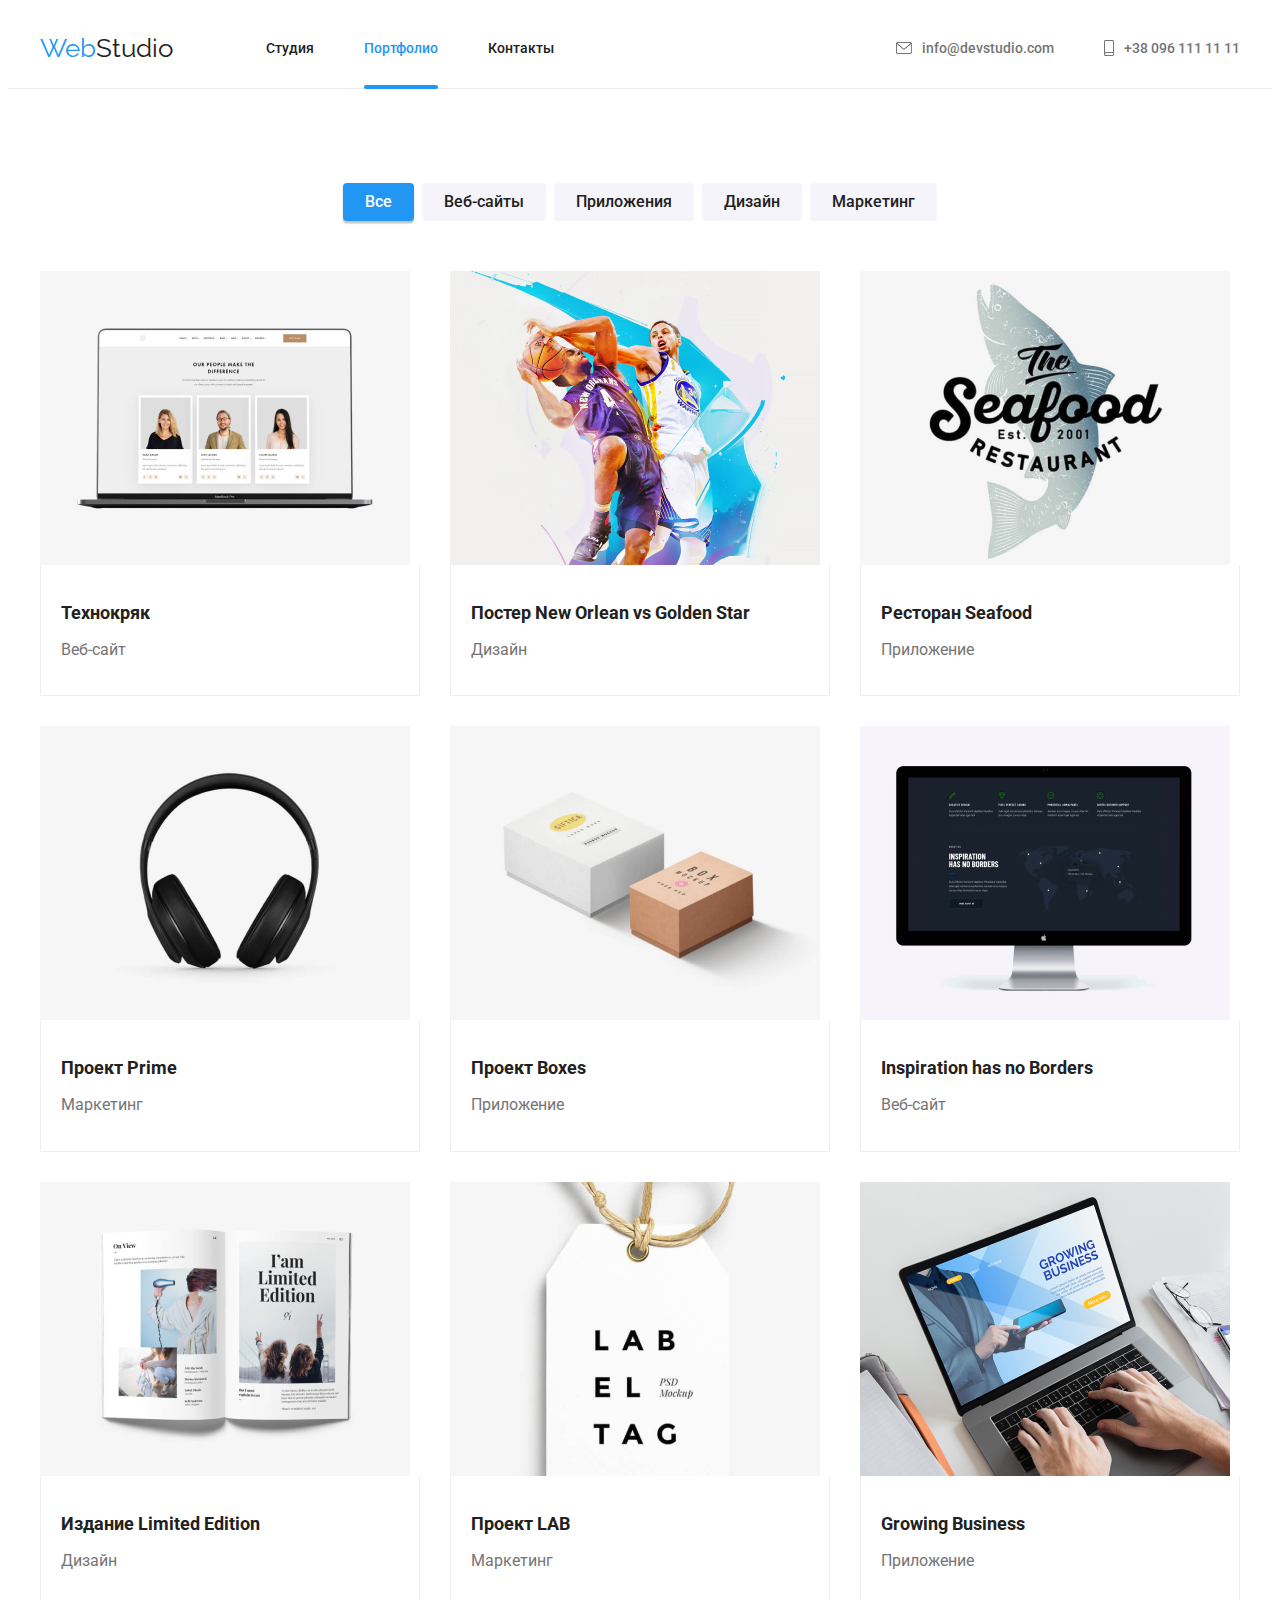
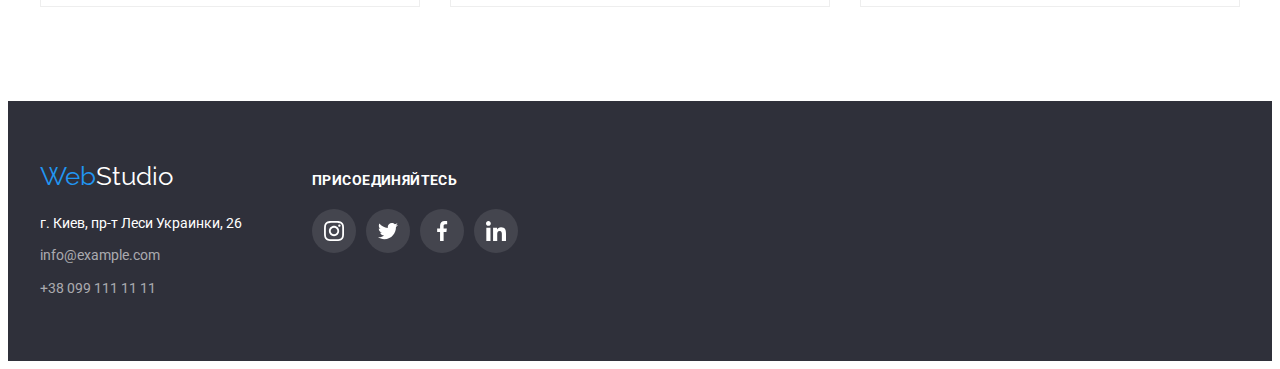
==== portfolio.html @ 1e284731 "clone" ====
<!DOCTYPE html>
<html lang="ru">

<head>
    <meta charset="UTF-8">
    <meta http-equiv="X-UA-Compatible" content="IE=edge">
    <meta name="viewport" content="width=device-width, initial-scale=1.0">
    <title>Portfolio</title>
    <link rel="preconnect" href="https://fonts.googleapis.com">
    <link rel="preconnect" href="https://fonts.gstatic.com" crossorigin>
    <link
        href="https://fonts.googleapis.com/css2?family=Raleway:wght@700&family=Roboto:wght@400;500;700;900&display=swap"
        rel="stylesheet">
    <link rel="stylesheet" href="https://cdnjs.cloudflare.com/ajax/libs/modern-normalize/1.1.0/modern-normalize.min.css"
        integrity="sha512-wpPYUAdjBVSE4KJnH1VR1HeZfpl1ub8YT/NKx4PuQ5NmX2tKuGu6U/JRp5y+Y8XG2tV+wKQpNHVUX03MfMFn9Q=="
        crossorigin="anonymous" referrerpolicy="no-referrer" />
    <link rel="stylesheet" href="./CSS/styles.css">
</head>

<body>
    

    <!--Шапка-->
    <header class="header">
        <div class="header-top container">
            <nav class="main-nav">
                <a href="./index.html" class="logo-hd">Web<span class="logo-hd-half">Studio</span></a>
                <ul class="nav list">
                    <li class="item"><a class="nav-li link" href="./index.html">Студия</a></li>
                    <li class="item"><a class="nav-li current link" href="./portfolio.html">Портфолио</a></li>
                    <li class="item"><a class="nav-li link" href="">Контакты</a></li>
                </ul>
            </nav>
            <ul class="address list">
                <li class="item">
                    <a class="address-li link" href="mailto:info@devstudio.com">
                        <svg class="icon-envelope" width="16" height="12">
                            <use href="./images/icons.svg#icon-envelope"></use>
                        </svg>
                        info@devstudio.com</a>
                </li>
            
                <li class="item">
                    <a class="address-li link" href="tel:+380961111111">
                        <svg class="icon-smartphone" width="10" height="16">
                            <use href="./images/icons.svg#icon-smartphone"></use>
                        </svg>
                        +38 096 111 11 11</a>
                </li>
            </ul>
        </div>
    </header>

    <!--Основа-->
    
    <main>
        <h1 class="page-title">Portfolio</h1>
        <!-- Кнопки -->
        <section class="descr-projects">
            <div class="container">
                <h2 class="visually-hidden">Наши проекты</h2>
                <ul class="filtres list">
                    <li class="item"><button class="buttons current" type="button">Все</button></li>
                    <li class="item"><button class="buttons" type="button">Веб-сайты</button></li>
                    <li class="item"><button class="buttons" type="button">Приложения</button></li>
                    <li class="item"><button class="buttons" type="button">Дизайн</button></li>
                    <li class="item"><button class="buttons" type="button">Маркетинг</button></li>
                </ul>

                <!-- Примеры проектов  -->
                <ul class="projects list">
                    <li class="projects-border"><a href="#" class="projects-link">
                        <div class="img-thumb">
                            <img src="./images/technocryak.jpg" alt="Технокряк" width="370">
                            <div class="overlay-projects">
                                <p>
                                    Технокряк это современная площадка распространения коронавируса. Компании используют эту платформу для цифрового
                                    шпионажа и атак на защищённые сервера конкурентов.
                                </p>
                            </div>
                        </div>
                        <div class="projects-box">
                            <h3 class="projects-title-color">Технокряк</h3>
                            <p class="projects-disc">Веб-сайт</p>
                        </div>    
                        </a>
                    </li>
                    <li class="projects-border"><a href="#" class="projects-link">
                        <div class="img-thumb">
                        <img src="./images/new-orlean.jpg" alt="New Orlean" width="370">
                            <div class="overlay-projects">
                                <p>
                                    Технокряк это современная площадка распространения коронавируса. Компании используют эту платформу для цифрового
                                    шпионажа и атак на защищённые сервера конкурентов.
                                </p>
                            </div>
                            </div>
                        <div class="projects-box">
                            <h3 class="projects-title-color">Постер New Orlean vs Golden Star</h3>
                            <p class="projects-disc">Дизайн</p>
                            </div>
                        </a></li>
                    <li class="projects-border"><a href="#" class="projects-link">
                        <div class="img-thumb">
                        <img src="./images/seafood.jpg" alt="Seafood" width="370">
                            <div class="overlay-projects">
                                <p>
                                    Технокряк это современная площадка распространения коронавируса. Компании используют эту платформу для цифрового
                                    шпионажа и атак на защищённые сервера конкурентов.
                                </p>
                            </div>
                            </div>
                        <div class="projects-box">
                            <h3 class="projects-title-color">Ресторан Seafood</h3>
                            <p class="projects-disc">Приложение</p>
                            </div>
                        </a></li>
                    <li class="projects-border"><a href="#" class="projects-link">
                        <div class="img-thumb">
                        <img src="./images/project-prime.jpg" alt="Prime" width="370">
                            <div class="overlay-projects">
                                <p>
                                    Технокряк это современная площадка распространения коронавируса. Компании используют эту платформу для цифрового
                                    шпионажа и атак на защищённые сервера конкурентов.
                                </p>
                            </div>
                            </div>
                        <div class="projects-box">
                            <h3 class="projects-title-color">Проект Prime</h3>
                            <p class="projects-disc">Маркетинг</p>
                            </div>
                        </a></li>
                    <li class="projects-border"><a href="#" class="projects-link">
                        <div class="img-thumb">
                        <img src="./images/project-boxes.jpg" alt="Boxes" width="370">
                            <div class="overlay-projects">
                                <p>
                                    Технокряк это современная площадка распространения коронавируса. Компании используют эту платформу для цифрового
                                    шпионажа и атак на защищённые сервера конкурентов.
                                </p>
                            </div>
                            </div>
                        <div class="projects-box">
                            <h3 class="projects-title-color">Проект Boxes</h3>
                            <p class="projects-disc">Приложение</p>
                            </div>
                        </a></li>
                    <li class="projects-border"><a href="#" class="projects-link">
                        <div class="img-thumb">
                        <img src="./images/no-borders.jpg" alt="No Borders" width="370">
                            <div class="overlay-projects">
                                <p>
                                    Технокряк это современная площадка распространения коронавируса. Компании используют эту платформу для цифрового
                                    шпионажа и атак на защищённые сервера конкурентов.
                                </p>
                            </div>
                            </div>
                        <div class="projects-box">
                            <h3 class="projects-title-color">Inspiration has no Borders</h3>
                            <p class="projects-disc">Веб-сайт</p>
                            </div>
                        </a></li>
                    <li class="projects-border"><a href="#" class="projects-link">
                        <div class="img-thumb">
                        <img src="./images/limited-edition.jpg" alt="Limited Edition" width="370">
                            <div class="overlay-projects">
                                <p>
                                    Технокряк это современная площадка распространения коронавируса. Компании используют эту платформу для цифрового
                                    шпионажа и атак на защищённые сервера конкурентов.
                                </p>
                            </div>
                            </div>
                        <div class="projects-box">
                            <h3 class="projects-title-color">Издание Limited Edition</h3>
                            <p class="projects-disc">Дизайн</p>
                            </div>
                        </a></li>
                    <li class="projects-border"><a href="#" class="projects-link">
                       <div class="img-thumb">
                        <img src="./images/lab.jpg" alt="Лаба" width="370">
                            <div class="overlay-projects">
                                <p>
                                    Технокряк это современная площадка распространения коронавируса. Компании используют эту платформу для цифрового
                                    шпионажа и атак на защищённые сервера конкурентов.
                                </p>
                            </div>
                            </div>
                        <div class="projects-box">
                            <h3 class="projects-title-color">Проект LAB</h3>
                            <p class="projects-disc">Маркетинг</p>
                            </div>
                        </a></li>
                    <li class="projects-border"><a href="#" class="projects-link">
                        <div class="img-thumb">
                        <img src="./images/growing.jpg" alt="Growing" width="370">
                           <div class="overlay-projects">
                                <p>
                                    Технокряк это современная площадка распространения коронавируса. Компании используют эту платформу для цифрового
                                    шпионажа и атак на защищённые сервера конкурентов.
                                </p>
                            </div>
                            </div> 
                        <div class="projects-box">
                            <h3 class="projects-title-color">Growing Business</h3>
                            <p class="projects-disc">Приложение</p>
                            </div>
                        </a></li>
                </ul>
            </div>
        </section>
    </main>

    <!--Футтер-->

    <footer class="footer">
        <div class="container footer-content">
            <div>
                <a class="logo-ft link" href="/">Web<span class="logo-ft-half">Studio</span></a>
                <address>
                    <p class="address-fiz">г. Киев, пр-т Леси Украинки, 26</p>
                    <ul class="address-foot list">
                        <li class="item"><a class="foot-li link" href="mailto:info@example.com">info@example.com</a></li>
                        <li class="item"><a class="foot-li link" href="tel:+380991111111">+38 099 111 11 11</a></li>
                    </ul>
                </address>
            </div>
            <div class="join-content">
                <p class="join">Присоединяйтесь</p>
                <ul class="join-list list">
                    <li class="item"><a class="join-link link" href="#">
                            <svg class="join-link-icon">
                                <use href="./images/icons.svg#icon-instagram"></use>
                            </svg>
                        </a>
                    </li>
                    <li class="item"><a class="join-link link" href="#">
                            <svg class="join-link-icon">
                                <use href="./images/icons.svg#icon-twitter1"></use>
                            </svg>
                        </a>
                    </li>
                    <li class="item"><a class="join-link link" href="#">
                            <svg class="join-link-icon">
                                <use href="./images/icons.svg#icon-facebook"></use>
                            </svg>
                        </a>
                    </li>
                    <li class="item"><a class="join-link link" href="#">
                            <svg class="join-link-icon">
                                <use href="./images/icons.svg#icon-linkedin"></use>
                            </svg>
                        </a>
                    </li>
                </ul>
            </div>
        </div>
    </footer>
</body>

</html>
---- CSS/styles.css ----
:root {
  --primary-text-color: #757575;
  --tittle-text-color: #212121;
  --accent-color: #2196f3;
  --secondary-text-color: #ffffff;
  --background-color: #2f303a;
  --button-background-color: #188ce8;
  --unique-color: rgba(255, 255, 255, 0.6);
  --unique-background-color: #f5f4fa;
  --social-footer-bg-color: rgba(255, 255, 255, 0.1);
  --features-bg-color: rgba(245, 244, 250, 1);
  --social-link-color: #afb1b8;
  --cubic-anim: 250ms cubic-bezier(0.4, 0, 0.2, 1);
}
/* Global styles */

body {
  font-family: "Raleway", sans-serif;
  font-family: "Roboto", sans-serif;
  color: var(--primary-text-color);
  background-color: var(--secondary-text-color);
}

h1,
h2,
h3,
h4,
h5,
h6,
p,
ul {
  margin: 0;
  padding: 0;
}

.list {
  list-style: none;
}

link {
  text-decoration: none;
}

a {
  text-decoration: none;
}
img {
  display: block;
  max-width: 100%;
  height: auto;
}

.container {
  width: 1200px;
  margin: 0 auto;
  padding: 0 15px;
}

/* logo header styles */

.logo-hd {
  font-family: "Raleway", sans-serif;
  font-size: 26px;
  line-height: 1.17;
  text-decoration: none;
  color: var(--accent-color);
}

.logo-hd-half {
  color: var(--tittle-text-color);
}

/* nav styles */

.header {
  border-bottom: #ececec 1px solid;
}

.header-top {
  display: flex;
}

.main-nav {
  display: flex;
  align-items: center;
}

.nav {
  display: flex;
  margin-left: 93px;
}

.nav .item + .item {
  margin-left: 50px;
}

.nav .nav-li {
  display: block;
  padding-top: 32px;
  padding-bottom: 32px;
  color: var(--tittle-text-color);
  font-weight: 500;
  font-size: 14px;
  line-height: 1.17;
  position: relative;
  transition: color var(--cubic-anim);
}

.address .address-li {
  padding-top: 32px;
  padding-bottom: 32px;
  font-weight: 500;
  font-size: 14px;
  line-height: 1.17;
  position: relative;
  transition: color var(--cubic-anim);
}

.address {
  display: flex;
  margin-left: auto;
}

.address .item + .item {
  margin-left: 50px;
}

.address-li {
  display: flex;
  align-items: center;
  color: var(--primary-text-color);
}

.nav .nav-li.current,
.address-li:hover,
.address-li:focus,
.nav .nav-li:hover,
.nav .nav-li:focus {
  color: var(--accent-color);
}

.nav-li.current::after {
  content: "";
  position: absolute;
  left: 0;
  bottom: -1px;
  width: 100%;
  height: 4px;
  border-radius: 2px;
  background-color: var(--accent-color);
  background-size: contain;
  transition: color var(--cubic-anim);
}

.nav-li.current:hover::after {
  transform: scaleX(1);
}

.nav .nav-li.current:focus,
.nav .nav-li.current:hover {
  color: var(--button-background-color);
}

.icon-envelope {
  fill: currentColor;
  margin-right: 10px;
}

.icon-smartphone {
  fill: currentColor;
  margin-right: 10px;
}

/*Main*/

.visually-hidden {
  position: absolute;
  width: 1px;
  height: 1px;
  margin: -1px;
  border: 0;
  padding: 0;
  white-space: nowrap;
  clip-path: inset(100%);
  clip: rect(0 0 0 0);
  overflow: hidden;
}

.hero {
  padding: 200px 0;
  text-align: center;
}

.overlay {
  margin-left: auto;
  margin-right: auto;
  max-width: 1600px;
  min-width: 1200px;
  height: 600px;
  background-image: linear-gradient(
      to bottom,
      rgba(47, 48, 58, 0.4),
      rgba(47, 48, 58, 0.4)
    ),
    url("../images/mainback.jpg");
  background-repeat: no-repeat;
  background-position: center;
  background-size: cover;
}

.hero-title {
  margin: 0 auto 40px;
  color: var(--secondary-text-color);
  font-size: 44px;
  max-width: 696px;
  justify-content: center;
  line-height: 1.36;
  font-weight: 900;
  text-transform: uppercase;
  letter-spacing: 0.06em;
}

.button:hover,
.button:focus {
  background-color: var(--button-background-color);
}

.button {
  padding: 10px 32px;
  text-align: center;
  font-size: 16px;
  line-height: 1.9;
  font-weight: 700;
  font-family: inherit;
  color: var(--secondary-text-color);
  background-color: var(--accent-color);
  box-shadow: 0px 4px 4px rgba(0, 0, 0, 0.15);
  border-radius: 4px;
  border: none;
  cursor: pointer;
}

.backdrop {
  position: fixed;
  width: 100%;
  height: 100%;
  left: 0;
  top: 0;
  background-color: rgba(0, 0, 0, 0.5);
  opacity: 1;
  transition: opacity var(--cubic-anim);
}

.backdrop.is-hidden {
  opacity: 0;
  pointer-events: none;
}

.modal {
  position: absolute;
  top: 50%;
  left: 50%;
  transform: translate(-50%, -50%);
  min-width: 528px;
  min-height: 581px;
  background: #ffffff;
  box-shadow: 0px 1px 3px rgba(0, 0, 0, 0.12), 0px 1px 1px rgba(0, 0, 0, 0.14),
    0px 2px 1px rgba(0, 0, 0, 0.2);
  border-radius: 4px;
  transition: transform var(--cubic-anim);
}

.icon-close {
  position: absolute;
  top: 8px;
  right: 8px;
  border: 1px solid rgba(0, 0, 0, 0.1);
  border-radius: 30px;
  display: flex;
  justify-content: center;
  align-items: center;
  padding: 6px;
  background-color: var(--secondary-text-color);
}

.icon-close-logo {
  fill: var(--tittle-text-color);
  width: 18px;
  height: 18px;
}

/* Features */

.descr-features {
  padding: 94px 0;
}

.features {
  display: flex;
  font-size: 14px;
  line-height: 1.71;
  font-weight: 400;
  letter-spacing: 0.03em;
  margin-left: -30px;
}

.icon-log-desc {
  display: flex;
  justify-content: center;
  align-items: center;
  padding: 25px 0;
  fill: currentColor;
  background-color: var(--features-bg-color);
  width: 100%;
  margin-bottom: 30px;
}

.icon-logo {
  width: 70px;
  height: 70px;
}

.features .item {
  margin-left: 30px;
  width: 270px;
}

.title {
  margin-bottom: 10px;
  color: var(--tittle-text-color);
  font-size: 14px;
  line-height: 1.71;
  text-transform: uppercase;
  font-weight: 700;
  width: 270px;
}

/* Gallery */

.descr-gallery {
  padding-bottom: 94px;
}
.section-title {
  margin-bottom: 50px;
  font-size: 36px;
  line-height: 1.16;
  font-weight: 700;
  text-align: center;
  color: var(--tittle-text-color);
}

.gallery {
  display: flex;
  position: relative;
  z-index: 1;
}

.gallery .item + .item {
  margin-left: 30px;
}

.box-descr {
  position: relative;
  height: 294px;
  width: 370px;
  display: flex;
  justify-content: center;
  align-items: center;
  overflow: hidden;
}

.overlay-descr {
  position: absolute;
  bottom: 0;
  left: 0;
  width: 100%;
  height: 70px;
  opacity: 1;
  background-color: rgba(47, 48, 58, 0.8);
}

.overlay-descr-text {
  padding: 27px 82px;
  font-weight: 700;
  font-size: 14px;
  line-height: 1.14;
  text-transform: uppercase;
  text-align: center;
  letter-spacing: 0.03em;
  color: var(--secondary-text-color);
}

/* Team */

.descr-team {
  background-color: var(--unique-background-color);
  padding: 94px 0;
}

.team-title,
.clients-title {
  margin-bottom: 50px;
  font-size: 36px;
  line-height: 1.16;
  font-weight: 700;
  text-align: center;
  color: var(--tittle-text-color);
}

.team-list {
  display: flex;
  text-align: center;
  font-size: 16px;
  line-height: 1.17;
  list-style: none;
}

.team-list .team-shadow + .team-shadow {
  margin-left: 30px;
}

.team-shadow {
  width: 270px;
  box-shadow: 0px 1px 3px rgba(0, 0, 0, 0.12), 0px 1px 1px rgba(0, 0, 0, 0.14),
    0px 2px 1px rgba(0, 0, 0, 0.2);
  border-radius: 0px 0px 4px 4px;
  background-color: #fff;
}

.member-box {
  padding: 30px 20px;
}

.name {
  margin-bottom: 10px;
  color: var(--tittle-text-color);
  font-size: 16px;
  line-height: 1.17;
  font-weight: 500;
}

.team-disc {
  margin: 0px;
}

.social {
  display: flex;
  justify-content: center;
  margin-top: 20px;
  list-style: none;
  padding: 0;
}
.social-item:not(:last-child) {
  margin-right: 10px;
}
.social-link {
  display: flex;
  padding: 12px;
  border-radius: 50%;
  transition: background-color var(--cubic-anim);
}
.social-icon {
  fill: var(--social-link-color);
  width: 20px;
  height: 20px;
  transition: fill var(--cubic-anim);
}
.social-link:hover,
.social-link:focus {
  background-color: var(--accent-color);
  border-radius: 50%;
  cursor: pointer;
}

.social-link:hover .social-icon {
  fill: var(--secondary-text-color);
  transform: background-color var(--cubic-anim);
  transition: fill var(--cubic-anim);
}

/* Clients */

.descr-clients {
  padding: 94px 0;
}

.clients-list {
  display: flex;
}

.clients-list .item + .item {
  margin-left: 30px;
}

.clients-li {
  display: flex;
  justify-content: center;
  align-items: center;
}

.clients-link {
  padding: 16px 32px;
  border: 1px solid #afb1b8;
  border-radius: 4px;
  transition: border-color var(--cubic-anim);
}

.icon-logo {
  width: 106px;
  height: 60px;
  fill: var(--social-link-color);
  transition: fill var(--cubic-anim);
}

.clients-link:hover .icon-logo,
.clients-link:focus .icon-logo {
  fill: var(--accent-color);
}
.clients-link:hover,
.clients-link:focus {
  border: 1px solid var(--accent-color);
}

/* footer */

.footer {
  background-color: var(--background-color);
  padding: 60px 0;
}

.logo-ft {
  display: inline-block;
  margin-bottom: 20px;
  color: var(--accent-color);
  font-family: "Raleway", sans-serif;
  font-size: 26px;
  line-height: 1.17;
}

.logo-ft-half {
  color: var(--secondary-text-color);
}

.address-fiz {
  margin-bottom: 9px;
  color: var(--secondary-text-color);
}

.address-fiz,
.foot-li {
  align-items: baseline;
  font-style: normal;
  font-size: 14px;
  line-height: 1.7;
}

.address-foot .item:not(:last-child) {
  margin-bottom: 9px;
}

.foot-li {
  color: var(--unique-color);
  position: relative;
  transition: color var(--cubic-anim);
}

.address-foot .foot-li:hover,
.address-foot .foot-li:focus {
  color: var(--accent-color);
}

.footer-content {
  display: flex;
  align-items: baseline;
}

.join-content {
  display: block;
  margin-left: 70px;
}

.join {
  font-weight: 700;
  font-size: 14px;
  line-height: 1.14;
  letter-spacing: 0.03em;
  text-transform: uppercase;
  color: var(--secondary-text-color);
  margin-bottom: 20px;
}

.join-list {
  display: flex;
}

.join-list .item + .item {
  margin-left: 10px;
}

.join-link {
  display: flex;
  justify-content: center;
  align-items: center;
  width: 44px;
  height: 44px;
  border-radius: 50%;
  background-color: var(--social-footer-bg-color);
  cursor: pointer;
  transition: background-color var(--cubic-anim);
}

.join-link-icon {
  width: 20px;
  height: 20px;
  fill: var(--secondary-text-color);
  transition: fill var(--cubic-anim);
}

.join-link:hover,
.join-link:focus {
  background-color: var(--accent-color);
}

/* Portfolio */

.page-title {
  display: none;
  margin: 0;
}

.descr-projects {
  padding: 94px 0;
}

/* Buttons */

.buttons {
  padding: 6px 22px;
  color: var(--tittle-text-color);
  background-color: var(--unique-background-color);
  border: none;
  border-radius: 4px;
  font-family: inherit;
  font-size: 16px;
  line-height: 1.6;
  font-weight: 500;
  cursor: pointer;
  transition: color var(--cubic-anim), background-color var(--cubic-anim),
    box-shadow var(--cubic-anim);
}

.buttons:hover,
.buttons:focus,
.filtres .current {
  box-shadow: 0px 3px 1px rgba(0, 0, 0, 0.1), 0px 1px 2px rgba(0, 0, 0, 0.08),
    0px 2px 2px rgba(0, 0, 0, 0.12);
  color: var(--secondary-text-color);
  background-color: var(--accent-color);
}

.filtres .current:hover,
.filtres .current:focus {
  background-color: var(--button-background-color);
}

.filtres {
  display: flex;
  justify-content: center;
  margin-bottom: 50px;
}

.filtres .item + .item {
  margin-left: 8px;
}

/* Projects */

.projects {
  display: flex;
  flex-wrap: wrap;
  position: relative;
  overflow: hidden;
}

.projects-border {
  margin-right: 30px;
  margin-bottom: 30px;
  width: calc((100% - 2 * 30px) / 3);
  box-sizing: border-box;
}

.projects-border:nth-child(3n) {
  margin-right: 0;
}
.projects-border:nth-last-child(-n + 3) {
  margin-bottom: 0;
}

.projects-link {
  display: block;
  height: 100%;
  color: var(--primary-text-color);
  font-size: 16px;
  line-height: 1.9;
  text-decoration: none;
}

.projects-link:hover,
.projects-link:focus {
  box-shadow: 0px 1px 1px rgba(0, 0, 0, 0.12), 0px 4px 4px rgba(0, 0, 0, 0.06),
    1px 4px 6px rgba(0, 0, 0, 0.16);
  transform: translatex(0);
}

.projects-title-color {
  margin-bottom: 4px;
  font-size: 18px;
  line-height: 2;
  font-weight: 700;
  color: var(--tittle-text-color);
}

.projects-disc {
  width: 370px;
}

.projects-box {
  padding: 30px 20px;
  border-right: 1px solid #eeeeee;
  border-bottom: 1px solid #eeeeee;
  border-left: 1px solid #eeeeee;
}

.img-thumb {
  position: relative;
  overflow: hidden;
}
.img-thumb:hover::before {
  opacity: 1;
}

.projects-link:hover .overlay-projects {
  transform: translatex(0);
  opacity: 1;
}

.overlay-projects {
  position: absolute;
  top: 0;
  left: 0;
  width: 100%;
  height: 100%;
  background-color: rgba(33, 150, 243, 0.9);
  transform: translatey(100%);
  transition: transform var(--cubic-anim);
  opacity: 1;
}

.overlay-projects > p {
  color: #fff;
  padding: 63px 24px;
  margin: 0;
  font-size: 18px;
  line-height: 1.6;
  letter-spacing: 0.03em;
}
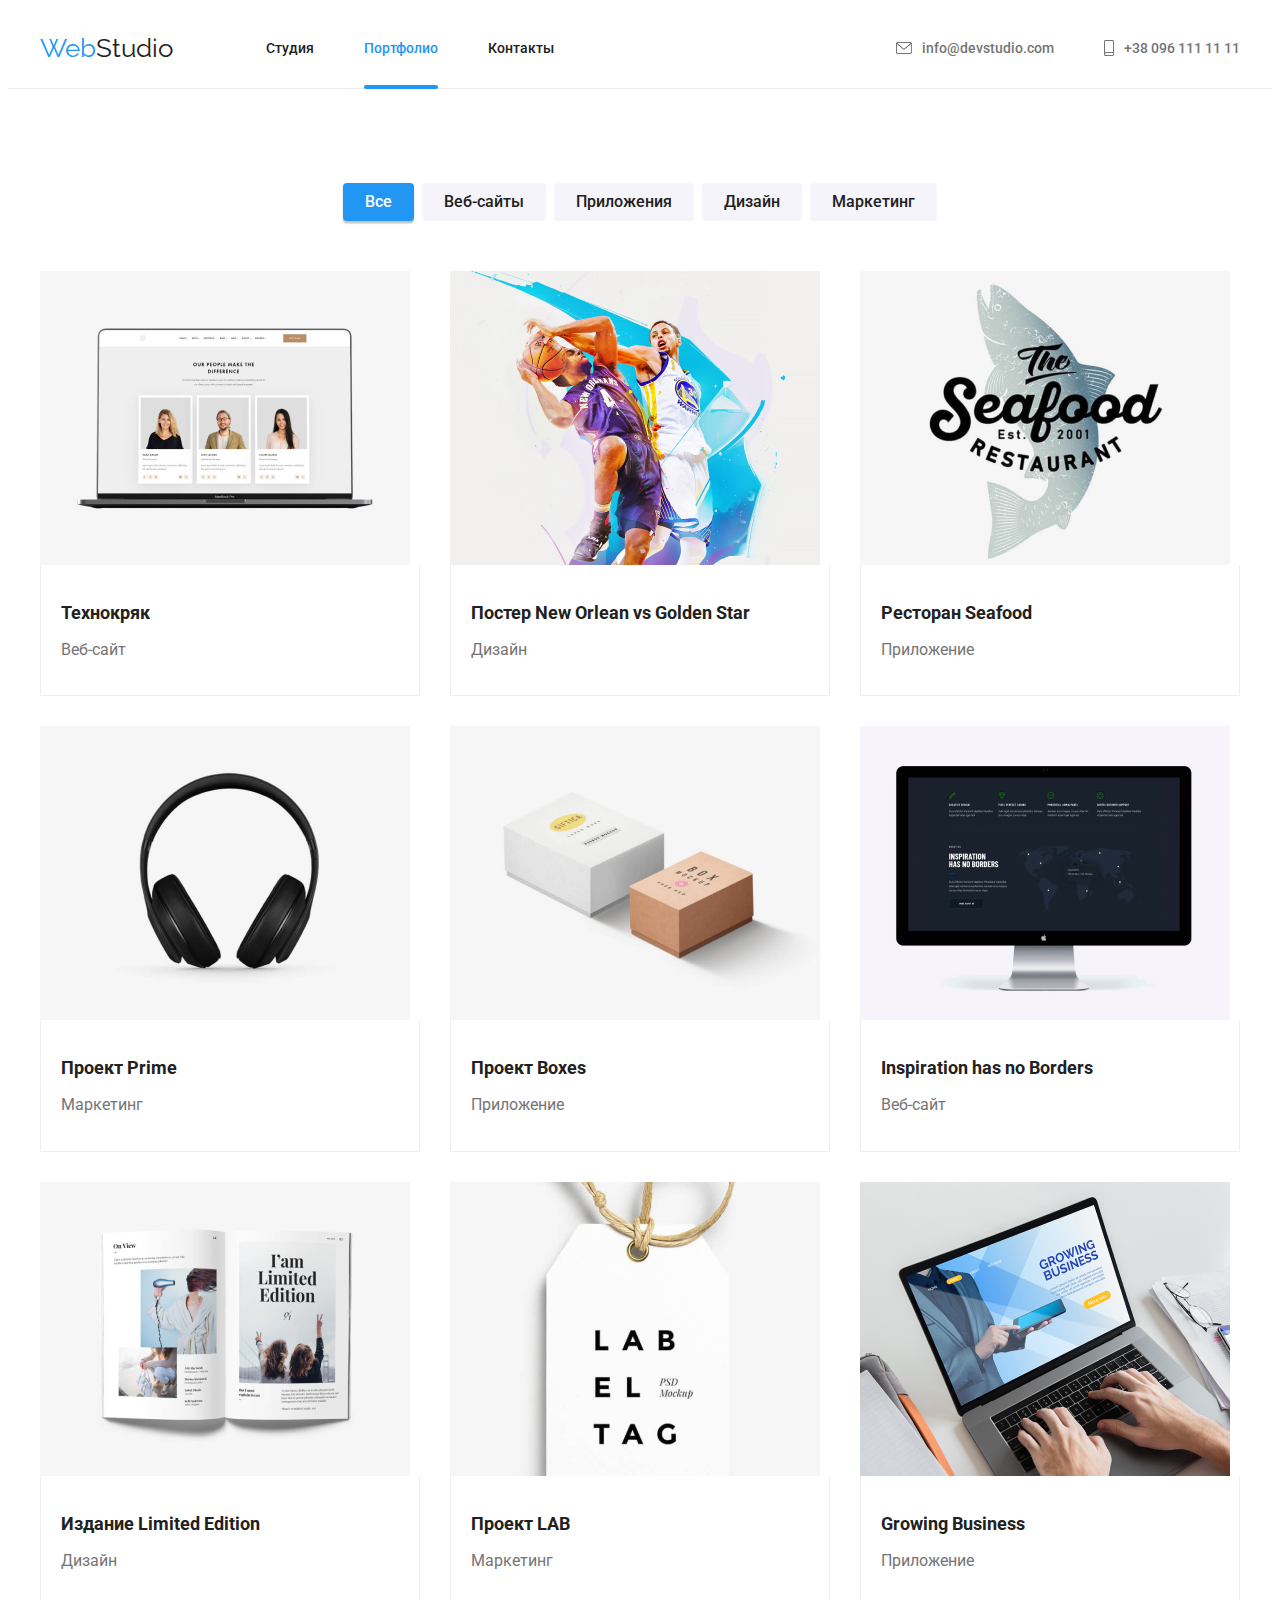
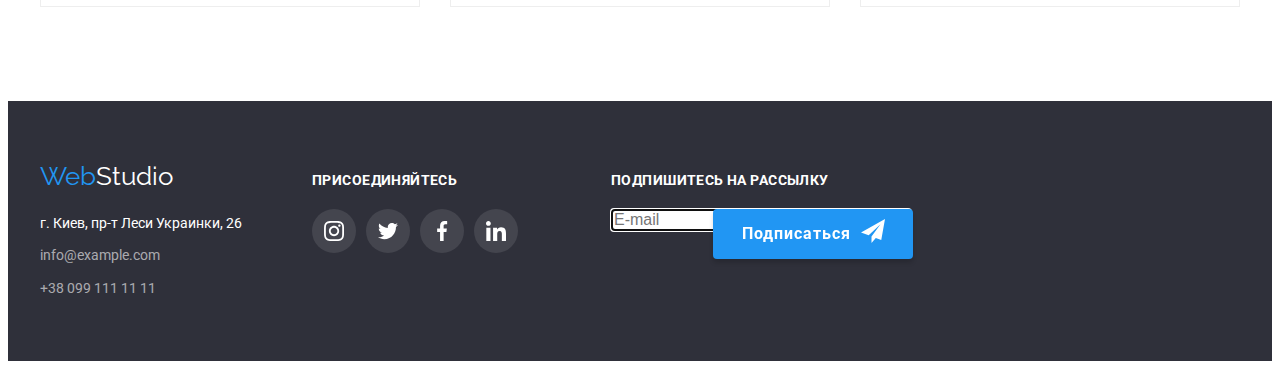
==== commit b6d394a8: "not bad" ====
--- a/portfolio.html
+++ b/portfolio.html
@@ -253,6 +253,26 @@
                     </li>
                 </ul>
             </div>
+            <div class="subscribe-content">
+                <p class="subscribe">Подпишитесь на рассылку</p>
+                <div class="subscr-place">
+                    <form class="form" name="subscribe-form" autocomplete="on" novalidate>
+                        <div class="form-field">
+                            <label for="user_email">
+                                <input type="email" placeholder="E-mail" id="user-email" autofocus />
+                            </label>
+                        </div>
+                    </form>
+            
+                    <button type="submit" class="button-subscr">
+                        <p>Подписаться</p>
+                        <div class="icon-submit">
+                            <svg class="submit-logo">
+                                <use href="./images/icons.svg#icon-send"></use>
+                            </svg>
+                    </button>
+                </div>
+            </div>
         </div>
     </footer>
 </body>
--- a/CSS/styles.css
+++ b/CSS/styles.css
@@ -289,6 +289,83 @@
   height: 18px;
 }
 
+/* Modal Form */
+
+.button-send {
+  position: relative;
+  margin-left: 12px;
+  padding: 10px 28px 10px 29px;
+  display: flex;
+  justify-content: center;
+  text-align: center;
+  font-size: 16px;
+  line-height: 1.9;
+  font-weight: 700;
+  font-family: inherit;
+  letter-spacing: 0.06em;
+  color: var(--secondary-text-color);
+  background-color: var(--accent-color);
+  box-shadow: 0px 4px 4px rgba(0, 0, 0, 0.15);
+  border-radius: 4px;
+  border: none;
+  cursor: pointer;
+}
+
+.modal-form {
+  padding: 40px 40px 12px 40px;
+  width: 448px;
+  display: flex;
+  flex-direction: column;
+  text-align: left;
+  margin-bottom: 4px;
+}
+
+.form-elemets {
+  list-style: none;
+  
+  margin: 0;
+}
+
+form li + li {
+  margin-top: 1em;
+}
+
+label {
+  /* Uniform size & alignment */
+  display: inline-block;
+  width: 90px;
+  text-align: right;
+}
+
+input,
+textarea {
+  /* To make sure that all text fields have the same font settings
+     By default, textareas have a monospace font */
+  font: 1em sans-serif;
+
+  /* Uniform text field size */
+  width: 300px;
+  box-sizing: border-box;
+
+  /* Match form field borders */
+  border: 1px solid #999;
+}
+
+input:focus,
+textarea:focus {
+  /* Additional highlight for focused elements */
+  border-color: #000;
+}
+
+textarea {
+  /* Align multiline text fields with their labels */
+  vertical-align: top;
+
+  /* Provide space to type some text */
+  height: 5em;
+}
+
+
 /* Features */
 
 .descr-features {
@@ -619,6 +696,94 @@
 .join-link:hover,
 .join-link:focus {
   background-color: var(--accent-color);
+}
+
+.subscribe-content {
+  display: block;
+  margin-left: 93px;
+}
+
+.subscribe {
+  font-weight: 700;
+  font-size: 14px;
+  line-height: 1.14;
+  letter-spacing: 0.03em;
+  text-transform: uppercase;
+  color: var(--secondary-text-color);
+  margin-bottom: 20px;
+}
+
+.subscr-place {
+  display: flex;
+}
+
+.button-subscr:hover,
+.button-subscr:focus {
+  background-color: var(--button-background-color);
+}
+
+.button-subscr {
+  position: relative;
+  margin-left: 12px;
+  padding: 10px 28px 10px 29px;
+  display: flex;
+  text-align: center;
+  font-size: 16px;
+  line-height: 1.9;
+  font-weight: 700;
+  font-family: inherit;
+  letter-spacing: 0.06em;
+  color: var(--secondary-text-color);
+  background-color: var(--accent-color);
+  box-shadow: 0px 4px 4px rgba(0, 0, 0, 0.15);
+  border-radius: 4px;
+  border: none;
+  cursor: pointer;
+}
+
+.icon-submit {
+  display: flex;
+  justify-content: left;
+  align-items: left;
+  margin-left: 10px;
+}
+
+.submit-logo {
+  fill: var(--secondary-text-color);
+  width: 24px;
+  height: 24px;
+}
+
+/* Form Subscribe */
+
+.form-subcr {
+  position: relative;
+  width: 358px;
+  margin-left: auto;
+  margin-right: auto;
+}
+
+.form-field-subcr {
+  display: flex;
+  flex-direction: column;
+}
+
+.form-field-subcr input {
+  width: 358px;
+  height: 50px;
+  outline: none;
+  padding: 15px 0;
+  padding-left: 16px;
+  border: 1px solid rgba(255, 255, 255, 0.3);
+  box-sizing: border-box;
+  filter: drop-shadow(0px 4px 4px rgba(0, 0, 0, 0.15));
+  border-radius: 4px;
+  background-color: var(--background-color);
+  color: var(--secondary-text-color);
+}
+
+.form-field-subcr input::placeholder {
+  color: rgba(255, 255, 255, 0.6);
 }
 
 /* Portfolio */
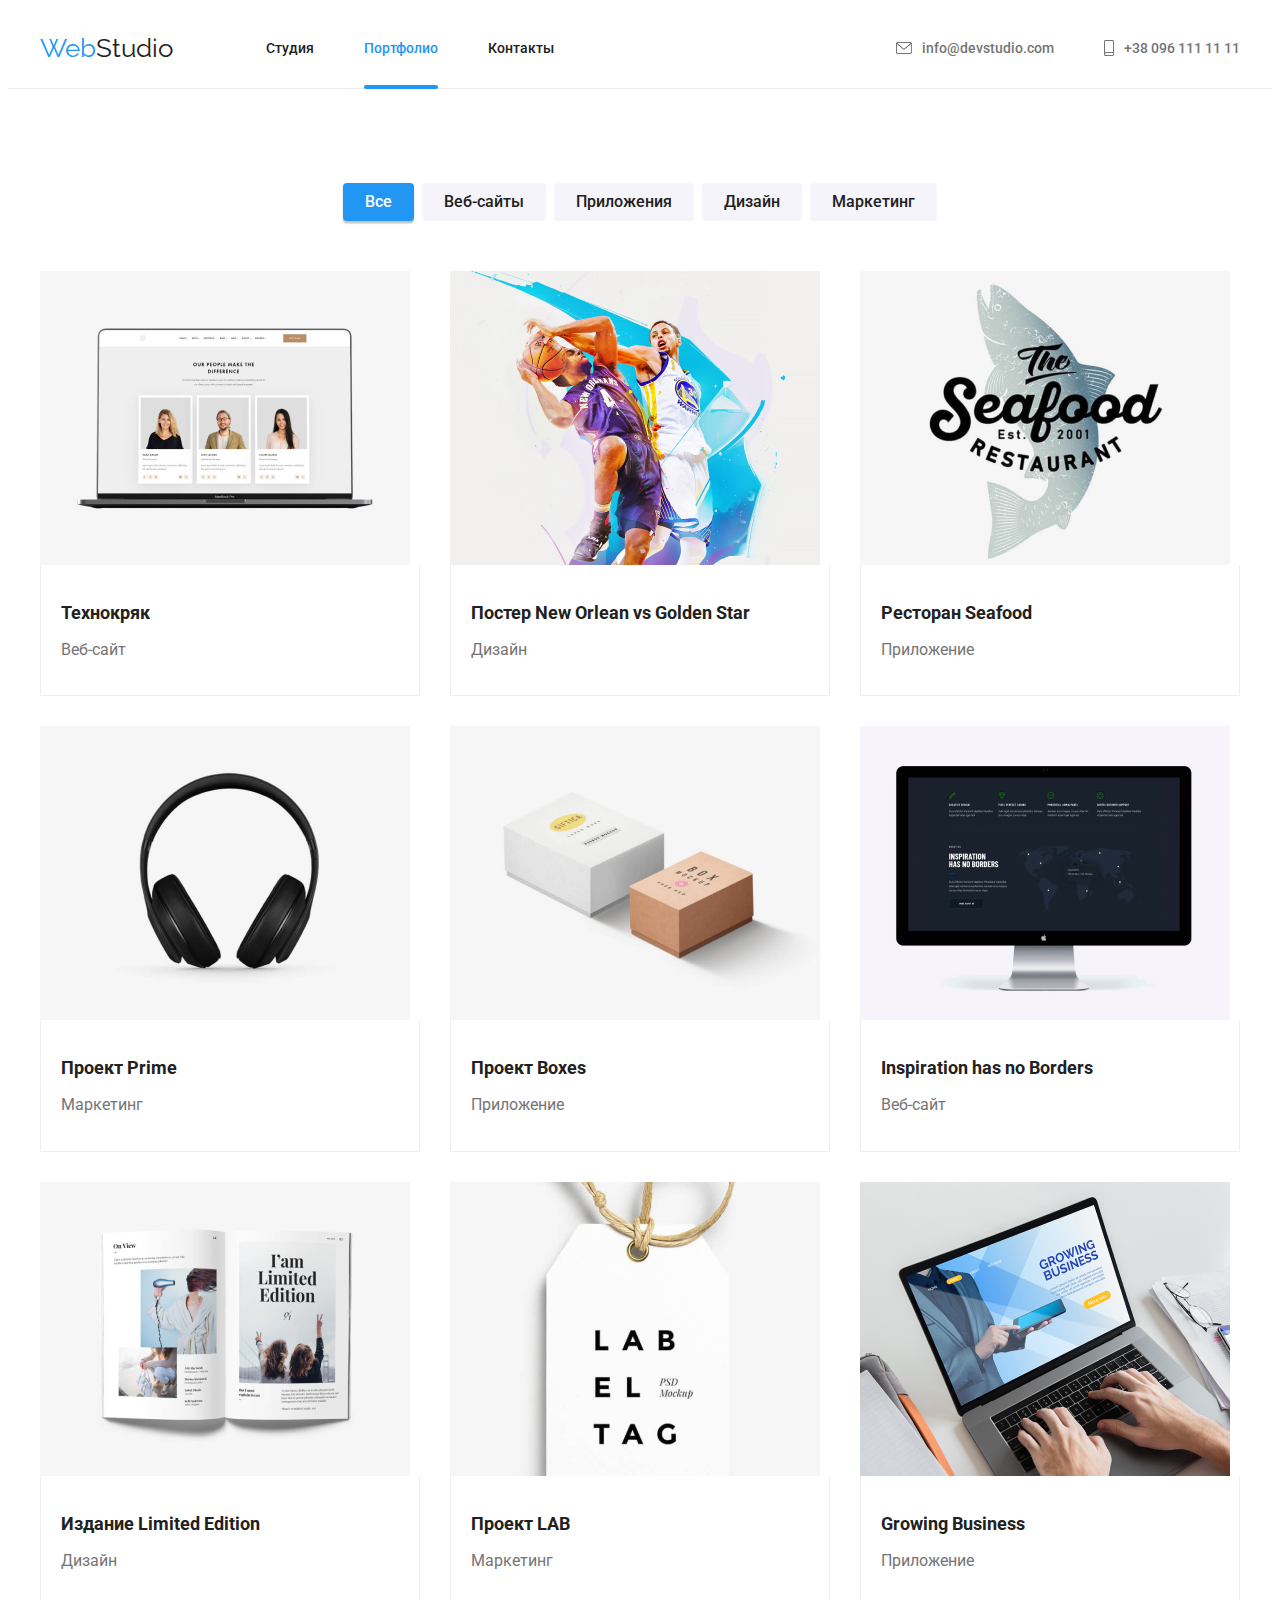
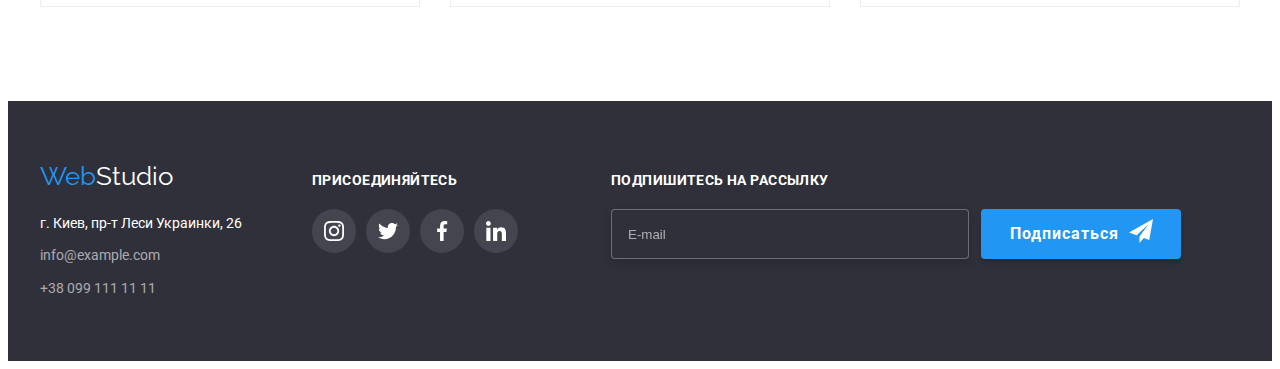
==== commit ead0540f: "rev 16/08" ====
--- a/portfolio.html
+++ b/portfolio.html
@@ -253,26 +253,25 @@
                     </li>
                 </ul>
             </div>
+
             <div class="subscribe-content">
                 <p class="subscribe">Подпишитесь на рассылку</p>
-                <div class="subscr-place">
-                    <form class="form" name="subscribe-form" autocomplete="on" novalidate>
-                        <div class="form-field">
-                            <label for="user_email">
-                                <input type="email" placeholder="E-mail" id="user-email" autofocus />
-                            </label>
-                        </div>
-                    </form>
-            
-                    <button type="submit" class="button-subscr">
-                        <p>Подписаться</p>
-                        <div class="icon-submit">
+                <form class="form-subcr" name="subscribe-form" autocomplete="on" novalidate>
+                    <div class="form-field-subcr">
+                        <input type="email" placeholder="E-mail" id="user-email" />
+                    </div>
+                    <span class="button-place">
+                        <button type="submit" class="button-subscr">
+                            <p>Подписаться</p>
                             <svg class="submit-logo">
                                 <use href="./images/icons.svg#icon-send"></use>
                             </svg>
-                    </button>
-                </div>
-            </div>
+                        </button>
+                    </span>
+            
+                </form>
+            </div>
+
         </div>
     </footer>
 </body>
--- a/CSS/styles.css
+++ b/CSS/styles.css
@@ -287,17 +287,33 @@
   fill: var(--tittle-text-color);
   width: 18px;
   height: 18px;
+  cursor: pointer;
+  transition: fill var(--cubic-anim);
+}
+
+.icon-close-logo:hover,
+.icon-close-logo:focus {
+  fill: var(--button-background-color);
 }
 
 /* Modal Form */
 
-.button-send {
-  position: relative;
-  margin-left: 12px;
-  padding: 10px 28px 10px 29px;
+.sending {
+  position: relative;
   display: flex;
   justify-content: center;
   text-align: center;
+}
+
+.button-send:hover,
+.button-send:focus {
+  background-color: var(--button-background-color);
+}
+
+.button-send {
+  position: relative;
+  padding: 10px 28px 10px 29px;
+  margin-bottom: 40px;
   font-size: 16px;
   line-height: 1.9;
   font-weight: 700;
@@ -312,57 +328,164 @@
 }
 
 .modal-form {
-  padding: 40px 40px 12px 40px;
+  display: flex;
+  flex-direction: column;
+  text-align: start;
   width: 448px;
+}
+
+.modal-form-title {
+  margin: 40px 0px 12px 41px;
+  width: 100%;
+  display: flex;
+  justify-content: center;
+  text-align: center;
+  font-weight: 700;
+  font-size: 20px;
+  line-height: 1.15;
+  text-align: center;
+  letter-spacing: 0.03em;
+  color: var(--tittle-text-color);
+}
+
+.form-elements {
   display: flex;
   flex-direction: column;
+  list-style: none;
+  margin: 0 40px;
+}
+
+.form-li {
+  position: relative;
+}
+
+.form-elemets .form-li + .form-li {
+  margin-top: 10px;
+}
+
+.label-form {
+  margin-top: 10px;
+  padding-bottom: 4px;
+  display: inline-block;
   text-align: left;
-  margin-bottom: 4px;
-}
-
-.form-elemets {
-  list-style: none;
-  
-  margin: 0;
-}
-
-form li + li {
-  margin-top: 1em;
-}
-
-label {
-  /* Uniform size & alignment */
+  font-weight: 400;
+  font-size: 12px;
+  line-height: 1.16;
+  letter-spacing: 0.01em;
+  color: var(--primary-text-color);
+}
+
+.input-form {
+  position: relative;
+  padding-left: 32px;
+}
+
+.input-form,
+.text-form {
+  outline: none;
+  width: 448px;
+  height: 40px;
+  border: 1px solid rgba(33, 33, 33, 0.2);
+  box-sizing: border-box;
+  border-radius: 4px;
+  font-weight: 400;
+  font-size: 12px;
+  line-height: 1.16;
+  letter-spacing: 0.01em;
+  color: var(--tittle-text-color);
+  fill: var(--tittle-text-color);
+  transition: border-color var(--cubic-anim);
+  cursor: pointer;
+}
+
+.form-li:hover .form-icon,
+.form-li:focus .form-icon {
+  fill: var(--accent-color);
+}
+
+.input-form:hover,
+.input-form:focus {
+  outline: none;
+  border-color: var(--accent-color);
+}
+
+.text-form:hover,
+.text-form:focus {
+  border-color: var(--accent-color);
+}
+
+.text-form {
+  height: 138px;
+  padding: 12px 16px;
+  font-weight: 400;
+  font-size: 12px;
+  line-height: 1.16;
+  letter-spacing: 0.01em;
+  color: var(--tittle-text-color);
+}
+
+.form-icon {
+  position: absolute;
+  top: 37px;
+  left: 12px;
+  width: 18px;
+  height: 18px;
+  fill: var(--tittle-text-color);
+  transition: fill var(--cubic-anim);
+}
+
+.checkbox-container{
+  display: flex;
+  justify-content: center;
+  align-items: baseline;
+}
+
+.check-text{
+  font-size: 14px;
+  line-height: 1.71;
+  letter-spacing: 0.03em;
+  color: var(--accent-color);
+  text-decoration: underline;
+  cursor: pointer;
+}
+
+.label-check {
+  margin: 20px 51px 30px 52px;
+  display: flex;
+  width: 100%;
+  font-weight: 400;
+  font-size: 14px;
+  line-height: 1.71;
+  letter-spacing: 0.03em;
+  color: var(--primary-text-color);
+}
+
+.checkbox {
+  margin-left: 7px;
+  position: absolute;
+  width: 1px;
+  height: 1px;
+  margin: -1px;
+  padding: 0;
+  clip: rect(0 0 0 0);
+  overflow: hidden;
+}
+
+.icon {
+  position: relative;
+  top: 2px;
   display: inline-block;
-  width: 90px;
-  text-align: right;
-}
-
-input,
-textarea {
-  /* To make sure that all text fields have the same font settings
-     By default, textareas have a monospace font */
-  font: 1em sans-serif;
-
-  /* Uniform text field size */
-  width: 300px;
-  box-sizing: border-box;
-
-  /* Match form field borders */
-  border: 1px solid #999;
-}
-
-input:focus,
-textarea:focus {
-  /* Additional highlight for focused elements */
-  border-color: #000;
-}
-
-textarea {
-  /* Align multiline text fields with their labels */
-  vertical-align: top;
-
-  /* Provide space to type some text */
-  height: 5em;
+  width: 15px;
+  height: 15px;
+  margin-right: 5px;
+  cursor: pointer;
+}
+
+.checkbox:checked + .icon {
+  outline: none;
+  border: none;
+  border-radius: 2px;
+  background-image: url('../images/icons/checkbox-on.svg');
 }
 
 
@@ -593,6 +716,7 @@
 .clients-link:focus .icon-logo {
   fill: var(--accent-color);
 }
+
 .clients-link:hover,
 .clients-link:focus {
   border: 1px solid var(--accent-color);
@@ -713,21 +837,22 @@
   margin-bottom: 20px;
 }
 
-.subscr-place {
-  display: flex;
-}
-
 .button-subscr:hover,
 .button-subscr:focus {
   background-color: var(--button-background-color);
 }
 
+.button-place {
+  display: flex;
+  justify-content: baseline;
+  text-align: center;
+}
+
 .button-subscr {
+  display: flex;
   position: relative;
   margin-left: 12px;
   padding: 10px 28px 10px 29px;
-  display: flex;
-  text-align: center;
   font-size: 16px;
   line-height: 1.9;
   font-weight: 700;
@@ -741,14 +866,9 @@
   cursor: pointer;
 }
 
-.icon-submit {
-  display: flex;
-  justify-content: left;
-  align-items: left;
+.submit-logo {
+  display: flex;
   margin-left: 10px;
-}
-
-.submit-logo {
   fill: var(--secondary-text-color);
   width: 24px;
   height: 24px;
@@ -757,6 +877,7 @@
 /* Form Subscribe */
 
 .form-subcr {
+  display: flex;
   position: relative;
   width: 358px;
   margin-left: auto;
